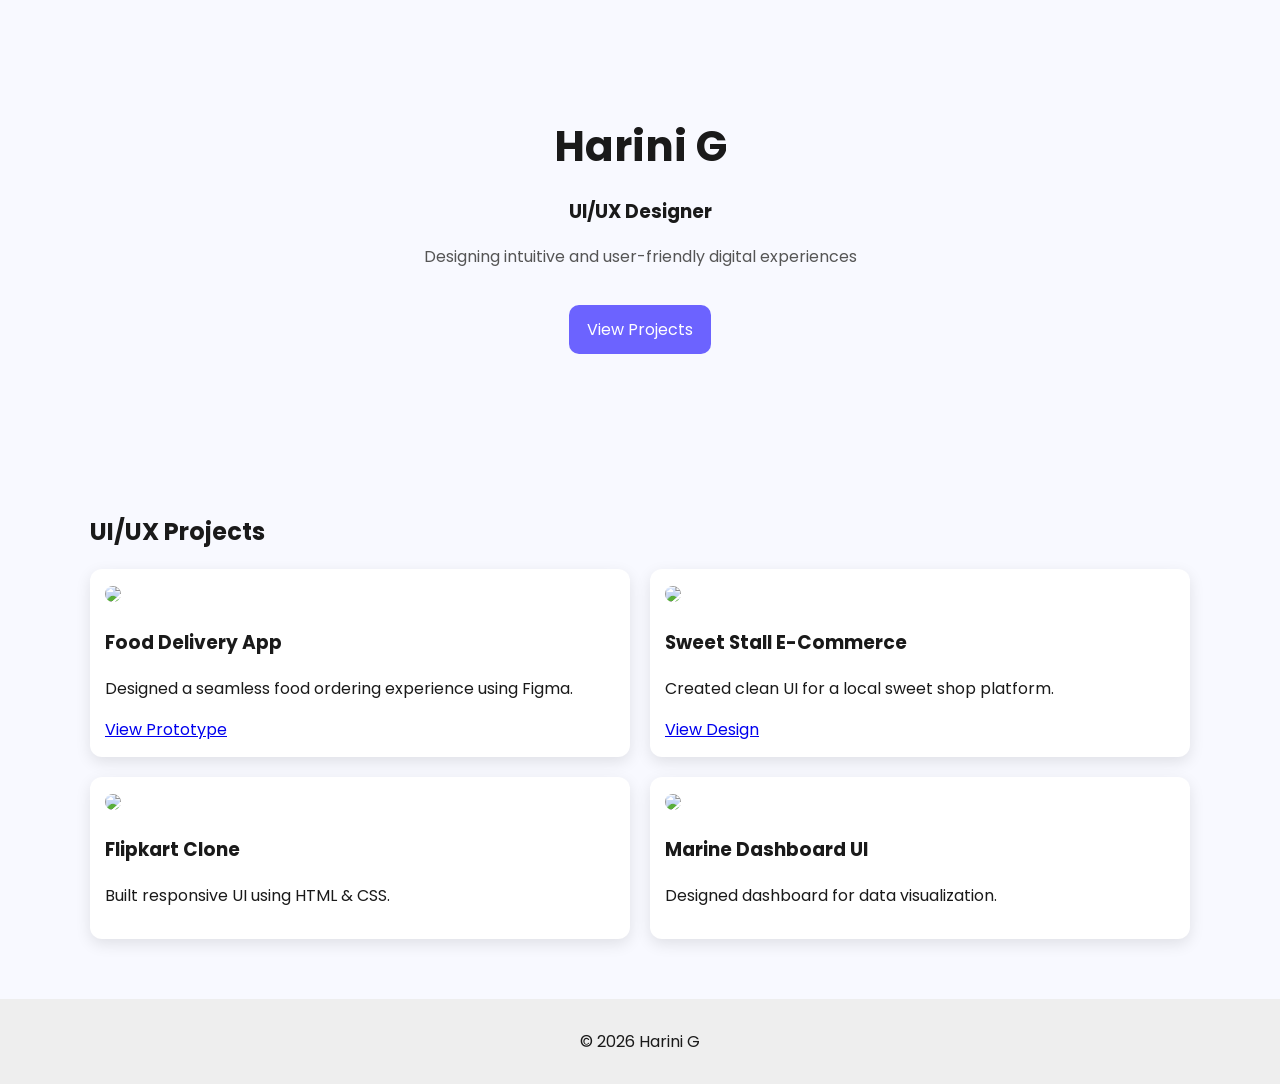
==== index.html @ 38ee90c1 "Create index.html" ====
<!DOCTYPE html>
<html lang="en">
<head>
<meta charset="UTF-8">
<meta name="viewport" content="width=device-width, initial-scale=1.0">
<title>Harini G | UI/UX Designer</title>

<link href="https://fonts.googleapis.com/css2?family=Poppins:wght@400;600;700&display=swap" rel="stylesheet">

<style>
body {
  margin: 0;
  font-family: 'Poppins', sans-serif;
  background: #f8f9ff;
  color: #1a1a1a;
}

.container {
  width: 90%;
  max-width: 1100px;
  margin: auto;
}

/* HERO */
.hero {
  padding: 80px 0;
  text-align: center;
}

.hero h1 {
  font-size: 42px;
  margin-bottom: 10px;
}

.hero p {
  color: #555;
}

.btn {
  display: inline-block;
  margin-top: 20px;
  padding: 12px 18px;
  border-radius: 10px;
  background: #6C63FF;
  color: white;
  text-decoration: none;
}

/* SECTION */
section {
  padding: 60px 0;
}

h2 {
  margin-bottom: 20px;
}

/* PROJECTS */
.grid {
  display: grid;
  grid-template-columns: repeat(2, 1fr);
  gap: 20px;
}

.card {
  background: white;
  padding: 15px;
  border-radius: 12px;
  box-shadow: 0 5px 15px rgba(0,0,0,0.1);
}

.card img {
  width: 100%;
  border-radius: 10px;
}

/* FOOTER */
footer {
  text-align: center;
  padding: 30px;
  background: #eee;
}

/* MOBILE */
@media(max-width:768px){
  .grid {
    grid-template-columns: 1fr;
  }
}
</style>
</head>

<body>

<!-- HERO -->
<section class="hero">
  <div class="container">
    <h1>Harini G</h1>
    <h3>UI/UX Designer</h3>
    <p>Designing intuitive and user-friendly digital experiences</p>
    <a href="#projects" class="btn">View Projects</a>
  </div>
</section>

<!-- PROJECTS -->
<section id="projects">
  <div class="container">
    <h2>UI/UX Projects</h2>

    <div class="grid">

      <div class="card">
        <img src="images/food.png">
        <h3>Food Delivery App</h3>
        <p>Designed a seamless food ordering experience using Figma.</p>
        <a href="#">View Prototype</a>
      </div>

      <div class="card">
        <img src="images/sweet.png">
        <h3>Sweet Stall E-Commerce</h3>
        <p>Created clean UI for a local sweet shop platform.</p>
        <a href="#">View Design</a>
      </div>

      <div class="card">
        <img src="images/flipkart.png">
        <h3>Flipkart Clone</h3>
        <p>Built responsive UI using HTML & CSS.</p>
      </div>

      <div class="card">
        <img src="images/dashboard.png">
        <h3>Marine Dashboard UI</h3>
        <p>Designed dashboard for data visualization.</p>
      </div>

    </div>
  </div>
</section>

<footer>
  © 2026 Harini G
</footer>

</body>
</html>
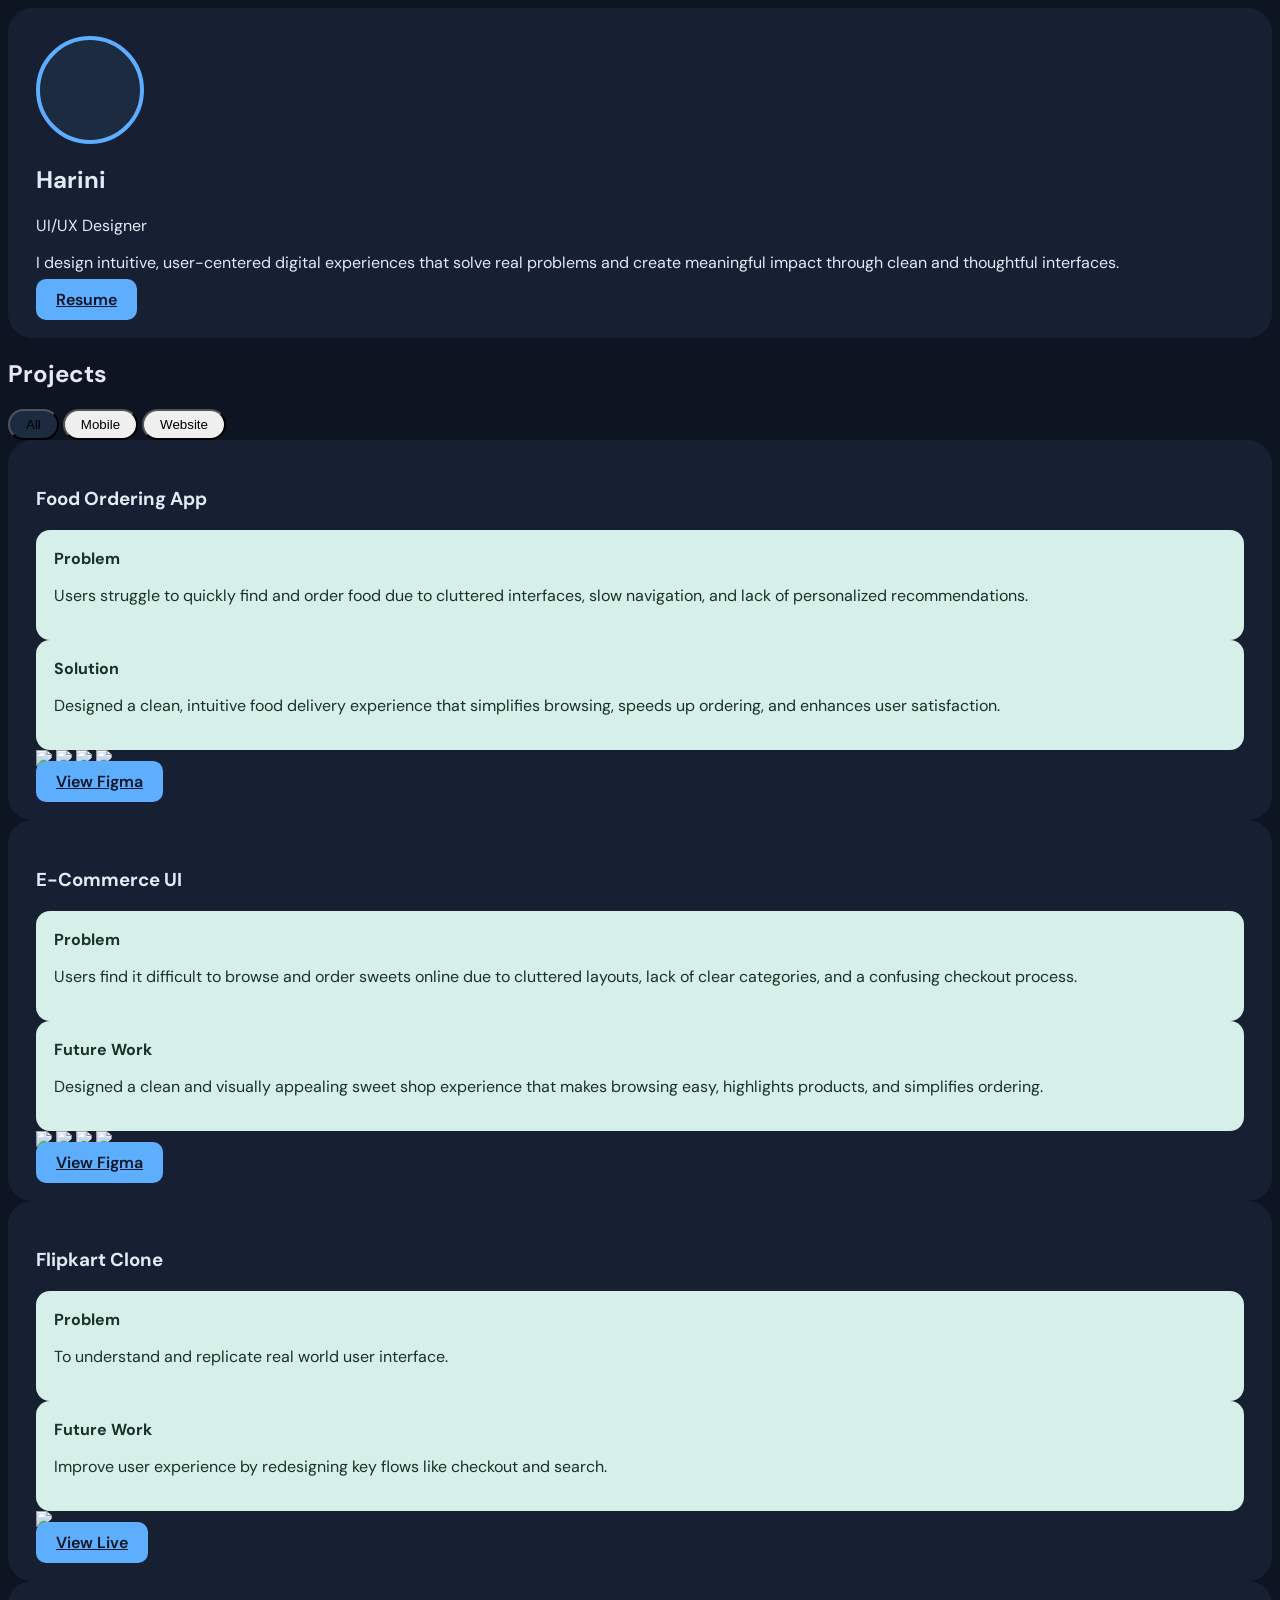
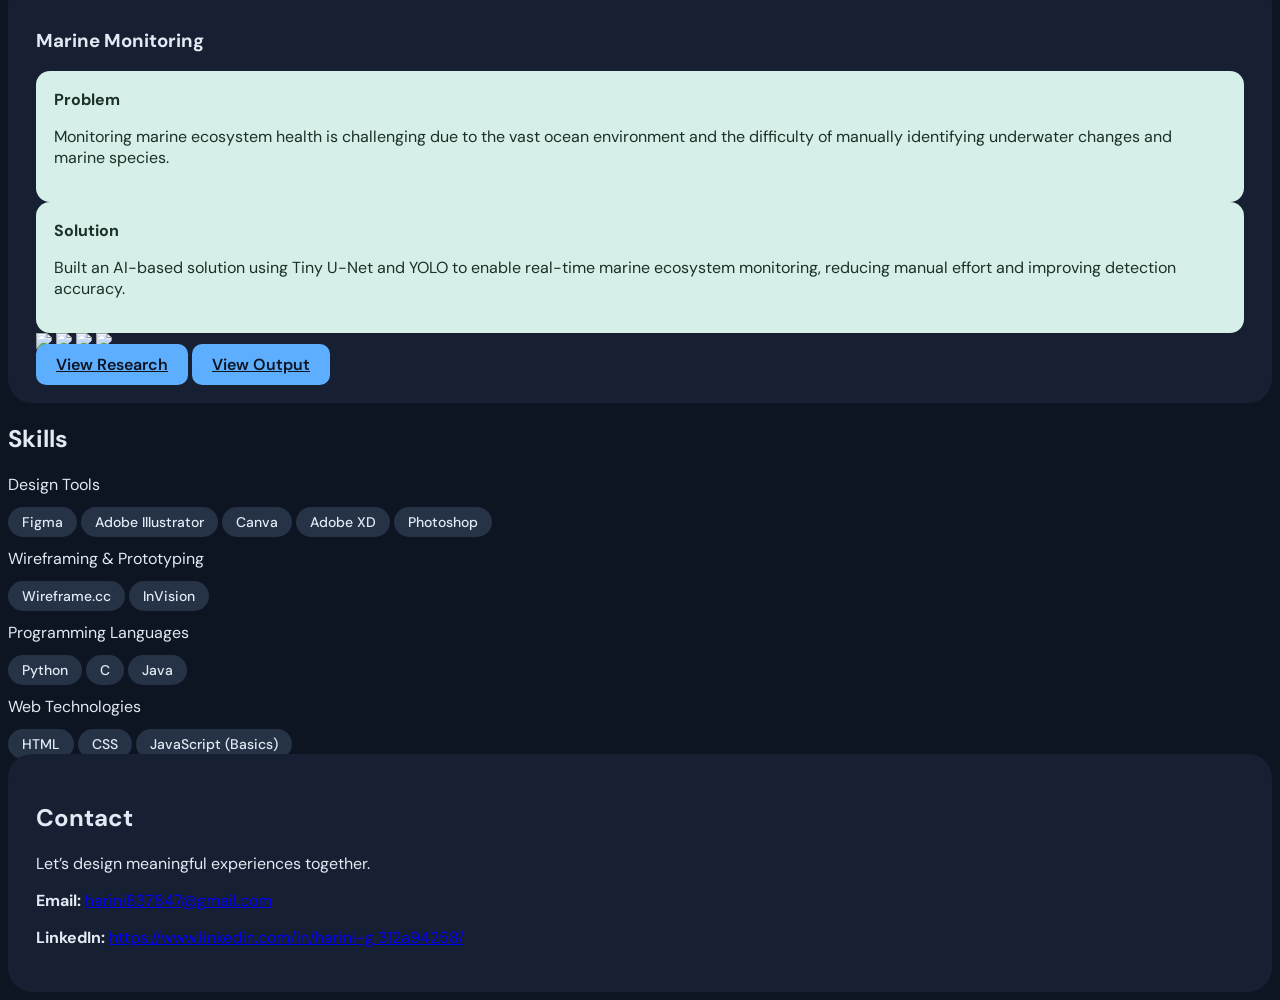
==== commit f90f69d5: "Add files via upload" ====
--- a/index.html
+++ b/index.html
@@ -1,147 +1,357 @@
-<!DOCTYPE html>
-<html lang="en">
-<head>
-<meta charset="UTF-8">
-<meta name="viewport" content="width=device-width, initial-scale=1.0">
-<title>Harini G | UI/UX Designer</title>
-
-<link href="https://fonts.googleapis.com/css2?family=Poppins:wght@400;600;700&display=swap" rel="stylesheet">
-
-<style>
-body {
-  margin: 0;
-  font-family: 'Poppins', sans-serif;
-  background: #f8f9ff;
-  color: #1a1a1a;
-}
-
-.container {
-  width: 90%;
-  max-width: 1100px;
-  margin: auto;
-}
-
-/* HERO */
-.hero {
-  padding: 80px 0;
-  text-align: center;
-}
-
-.hero h1 {
-  font-size: 42px;
-  margin-bottom: 10px;
-}
-
-.hero p {
-  color: #555;
-}
-
-.btn {
-  display: inline-block;
-  margin-top: 20px;
-  padding: 12px 18px;
-  border-radius: 10px;
-  background: #6C63FF;
-  color: white;
-  text-decoration: none;
-}
-
-/* SECTION */
-section {
-  padding: 60px 0;
-}
-
-h2 {
-  margin-bottom: 20px;
-}
-
-/* PROJECTS */
-.grid {
-  display: grid;
-  grid-template-columns: repeat(2, 1fr);
-  gap: 20px;
-}
-
-.card {
-  background: white;
-  padding: 15px;
-  border-radius: 12px;
-  box-shadow: 0 5px 15px rgba(0,0,0,0.1);
-}
-
-.card img {
-  width: 100%;
-  border-radius: 10px;
-}
-
-/* FOOTER */
-footer {
-  text-align: center;
-  padding: 30px;
-  background: #eee;
-}
-
-/* MOBILE */
-@media(max-width:768px){
-  .grid {
-    grid-template-columns: 1fr;
-  }
-}
-</style>
-</head>
-
-<body>
-
-<!-- HERO -->
-<section class="hero">
-  <div class="container">
-    <h1>Harini G</h1>
-    <h3>UI/UX Designer</h3>
-    <p>Designing intuitive and user-friendly digital experiences</p>
-    <a href="#projects" class="btn">View Projects</a>
-  </div>
-</section>
-
-<!-- PROJECTS -->
-<section id="projects">
-  <div class="container">
-    <h2>UI/UX Projects</h2>
-
-    <div class="grid">
-
-      <div class="card">
-        <img src="images/food.png">
-        <h3>Food Delivery App</h3>
-        <p>Designed a seamless food ordering experience using Figma.</p>
-        <a href="#">View Prototype</a>
-      </div>
-
-      <div class="card">
-        <img src="images/sweet.png">
-        <h3>Sweet Stall E-Commerce</h3>
-        <p>Created clean UI for a local sweet shop platform.</p>
-        <a href="#">View Design</a>
-      </div>
-
-      <div class="card">
-        <img src="images/flipkart.png">
-        <h3>Flipkart Clone</h3>
-        <p>Built responsive UI using HTML & CSS.</p>
-      </div>
-
-      <div class="card">
-        <img src="images/dashboard.png">
-        <h3>Marine Dashboard UI</h3>
-        <p>Designed dashboard for data visualization.</p>
-      </div>
-
-    </div>
-  </div>
-</section>
-
-<footer>
-  © 2026 Harini G
-</footer>
-
-</body>
-</html>
+<!DOCTYPE html>
+<html lang="en">
+<head>
+<meta charset="UTF-8">
+<meta name="viewport" content="width=device-width, initial-scale=1.0"/>
+<title>Harini — UI/UX Designer</title>
+
+<script src="https://cdn.tailwindcss.com"></script>
+
+<link href="https://fonts.googleapis.com/css2?family=DM+Sans:wght@400;600;700&display=swap" rel="stylesheet"/>
+
+<style>
+body {
+  font-family: 'DM Sans', sans-serif;
+  background:#0D1422;
+  color:#E2EAF4;
+}
+
+/* CARD */
+.project-card {
+  background:#162032;
+  border-radius:24px;
+  padding:28px;
+  transition: transform 0.3s ease, box-shadow 0.3s ease;
+}
+.project-card:hover {
+  transform: translateY(-6px);
+  box-shadow: 0 20px 40px rgba(0,0,0,0.4);
+}
+
+/* PROBLEM SOLUTION */
+.ps-tile {
+  background:#D6EFE8;
+  color:#1a3028;
+  border-radius:14px;
+  padding:18px;
+}
+
+/* BUTTON */
+.btn {
+  background:#5EAEFF;
+  color:#0D1422;
+  padding:10px 20px;
+  border-radius:10px;
+  font-weight:600;
+  transition: all 0.3s ease;
+}
+.btn:hover {
+
+  transform: translateY(-2px);
+  opacity: 0.9;
+}
+
+/* BADGE */
+.badge {
+  background:#263347;
+  padding:6px 14px;
+  border-radius:999px;
+  font-size:14px;
+  font-weight:500;
+}
+
+/* AVATAR */
+.avatar {
+  width:100px;
+  height:100px;
+  border-radius:50%;
+  border:4px solid #5EAEFF;
+  background:#1C2B40;
+}
+
+/* TABS */
+.tab {
+  cursor:pointer;
+  padding:6px 16px;
+  border-radius:999px;
+}
+.active {
+  background:#1C2B40;
+}
+
+/* IMAGE HOVER */
+.image-hover {
+  transition: transform 0.3s ease, box-shadow 0.3s ease;
+}
+.image-hover:hover {
+  transform: scale(1.06);
+  box-shadow: 0 10px 25px rgba(0,0,0,0.4);
+}
+
+/* SCROLL */
+.fade-up {
+  opacity: 0;
+  transform: translateY(30px);
+  transition: all 0.6s ease;
+}
+.fade-up.show {
+  opacity: 1;
+  transform: translateY(0);
+}
+</style>
+</head>
+
+<body>
+
+<div class="max-w-4xl mx-auto p-6 space-y-10">
+
+<!-- HERO -->
+<section class="project-card flex justify-between items-center fade-up">
+
+<div class="flex items-center gap-6">
+<div class="avatar"></div>
+
+<div>
+<h1 class="text-3xl font-bold">Harini</h1>
+<p class="text-blue-400">UI/UX Designer</p>
+
+<p class="text-gray-400 text-sm mt-2 max-w-md">
+I design intuitive, user-centered digital experiences that solve real problems 
+and create meaningful impact through clean and thoughtful interfaces.
+</p>
+</div>
+</div>
+
+<a href="./HARINI.pdf" target="_blank" class="btn">Resume</a>
+</section>
+
+<!-- PROJECTS -->
+<section class="fade-up">
+
+<h2 class="text-2xl mb-6">Projects</h2>
+
+<div class="flex gap-3 mb-6">
+<button class="tab active" onclick="filterProjects('all', this)">All</button>
+<button class="tab" onclick="filterProjects('mobile', this)">Mobile</button>
+<button class="tab" onclick="filterProjects('web', this)">Website</button>
+</div>
+
+<div class="space-y-8">
+
+<!-- FOOD -->
+<div class="project-card fade-up" data-cat="mobile">
+<h3 class="text-lg font-semibold mb-3">Food Ordering App</h3>
+
+<div class="grid grid-cols-2 gap-4 mb-5">
+<div class="ps-tile"><b>Problem</b><p>Users struggle to quickly find and order food due to cluttered interfaces, slow navigation, and lack of personalized recommendations.</p></div>
+<div class="ps-tile"><b>Solution</b><p>Designed a clean, intuitive food delivery experience that simplifies browsing, speeds up ordering, and enhances user satisfaction.</p></div>
+</div>
+
+<div class="flex justify-between gap-3 mb-5">
+<img src="./Image/homepage.png" class="h-[240px] w-[23%] object-contain rounded-2xl image-hover">
+<img src="./Image/fooddescription-page.png" class="h-[240px] w-[23%] object-contain rounded-2xl image-hover">
+<img src="./Image/cart-page.png" class="h-[240px] w-[23%] object-contain rounded-2xl image-hover">
+<img src="./Image/delivery-page.png" class="h-[240px] w-[23%] object-contain rounded-2xl image-hover">
+</div>
+
+<a href="https://www.figma.com/design/JjCmusrNTHM2HxE9Wu4Fo4/ordering-app" target="_blank" class="btn">View Figma</a>
+</div>
+
+<!-- ECOM -->
+<div class="project-card fade-up" data-cat="web">
+<h3 class="text-lg font-semibold mb-3">E-Commerce UI</h3>
+
+<div class="grid grid-cols-2 gap-4 mb-5">
+
+<div class="ps-tile">
+<b>Problem</b>
+<p>
+Users find it difficult to browse and order sweets online due to cluttered layouts, lack of clear categories, and a confusing checkout process.
+</p>
+</div>
+
+<div class="ps-tile">
+<b>Future Work</b>
+<p>
+Designed a clean and visually appealing sweet shop experience that makes browsing easy, highlights products, and simplifies ordering.
+</p>
+</div>
+
+</div>
+
+<div class="flex justify-between gap-3 mb-5">
+<img src="./Image/ecom-1.PNG" class="h-[240px] w-[23%] object-contain rounded-2xl image-hover">
+<img src="./Image/ecom-2.PNG" class="h-[240px] w-[23%] object-contain rounded-2xl image-hover">
+<img src="./Image/ecom-3.PNG" class="h-[240px] w-[23%] object-contain rounded-2xl image-hover">
+<img src="./Image/ecom-4.PNG" class="h-[240px] w-[23%] object-contain rounded-2xl image-hover">
+</div>
+
+<a href="javascript:void(0);"
+   onclick="window.open('https://www.figma.com/design/4Fc2xrkMpq5wShBkUTQ89A/Lala-Halwa-House?node-id=0-1&t=AZeYDHUWC7GgNddP-1','_blank')"
+   class="btn">
+   View Figma
+</a>
+
+</div>
+
+<!-- FLIPKART -->
+<div class="project-card fade-up" data-cat="web">
+<h3 class="text-lg font-semibold mb-3">Flipkart Clone</h3>
+
+<div class="grid grid-cols-2 gap-4 mb-5">
+<div class="ps-tile">
+<b>Problem</b>
+<p>
+To understand and replicate real world user interface.
+</p>
+</div>
+
+<div class="ps-tile">
+<b>Future Work</b>
+<p>
+Improve user experience by redesigning key flows like checkout and search.
+</p>
+</div>
+</div>
+
+<img src="./Image/flipkart.PNG"
+     class="w-full h-[260px] object-cover rounded-2xl image-hover mb-5">
+
+<div class="flex gap-3">
+<a href="http://127.0.0.1:5500/flipkart/index.html"
+   target="_blank"
+   class="btn">
+   View Live
+</a>
+</div>
+</div>
+
+<!-- MARINE -->
+<div class="project-card fade-up" data-cat="mobile">
+<h3 class="text-lg font-semibold mb-3">Marine Monitoring</h3>
+
+<div class="grid grid-cols-2 gap-4 mb-5">
+<div class="ps-tile"><b>Problem</b><p>Monitoring marine ecosystem health is challenging due to the vast ocean environment and the difficulty of manually identifying underwater changes and marine species.</p></div>
+<div class="ps-tile"><b>Solution</b><p>Built an AI-based solution using Tiny U-Net and YOLO to enable real-time marine ecosystem monitoring, reducing manual effort and improving detection accuracy.</p></div>
+</div>
+
+<div class="grid grid-cols-4 gap-3 mb-5">
+<img src="./Image/marine-1.PNG" class="h-[200px] object-cover rounded-2xl image-hover">
+<img src="./Image/marine-2.PNG" class="h-[200px] object-cover rounded-2xl image-hover">
+<img src="./Image/marine-3.PNG" class="h-[200px] object-cover rounded-2xl image-hover">
+<img src="./Image/marine-4.PNG" class="h-[200px] object-cover rounded-2xl image-hover">
+</div>
+
+<div class="flex gap-3">
+<a href="./paper/marine.pdf" target="_blank" class="btn">View Research</a>
+<a href="./Image/marine-1.PNG" target="_blank" class="btn">View Output</a>
+</div>
+</div>
+
+</div>
+</section>
+<section class="fade-up">
+
+<h2 class="text-2xl mb-6">Skills</h2>
+
+<div class="grid md:grid-cols-2 gap-5">
+
+<!-- DESIGN TOOLS -->
+<div class="bg-[#162032] p-5 rounded-2xl">
+<p class="text-blue-400 mb-3">Design Tools</p>
+
+<div class="flex flex-wrap gap-2">
+<span class="badge">Figma</span>
+<span class="badge">Adobe Illustrator</span>
+<span class="badge">Canva</span>
+<span class="badge">Adobe XD</span>
+<span class="badge">Photoshop</span>
+</div>
+</div>
+
+<!-- WIREFRAMING -->
+<div class="bg-[#162032] p-5 rounded-2xl">
+<p class="text-blue-400 mb-3">Wireframing & Prototyping</p>
+
+<div class="flex flex-wrap gap-2">
+<span class="badge">Wireframe.cc</span>
+<span class="badge">InVision</span>
+</div>
+</div>
+
+<!-- PROGRAMMING -->
+<div class="bg-[#162032] p-5 rounded-2xl">
+<p class="text-blue-400 mb-3">Programming Languages</p>
+
+<div class="flex flex-wrap gap-2">
+<span class="badge">Python</span>
+<span class="badge">C</span>
+<span class="badge">Java</span>
+</div>
+</div>
+
+<!-- WEB -->
+<div class="bg-[#162032] p-5 rounded-2xl">
+<p class="text-blue-400 mb-3">Web Technologies</p>
+
+<div class="flex flex-wrap gap-2">
+<span class="badge">HTML</span>
+<span class="badge">CSS</span>
+<span class="badge">JavaScript (Basics)</span>
+</div>
+</div>
+
+</div>
+</section>
+
+<section class="project-card fade-up">
+<h2 class="text-2xl mb-4">Contact</h2>
+
+<p class="text-gray-400 mb-4">
+Let’s design meaningful experiences together.
+</p>
+
+<div class="space-y-3 text-gray-300">
+
+<p>
+<b>Email:</b> 
+<a href="mailto:harini837847@gmail.com" class="text-blue-400">
+harini837847@gmail.com
+</a>
+</p>
+
+<p>
+<b>LinkedIn:</b> 
+<a href="https://www.linkedin.com/in/harini-g 312a94258/" target="_blank" class="text-blue-400">
+https://www.linkedin.com/in/harini-g 312a94258/
+
+</a>
+</p>
+
+</div>
+</section>
+</div>
+
+<script>
+function filterProjects(type, el){
+document.querySelectorAll('.tab').forEach(t=>t.classList.remove('active'));
+el.classList.add('active');
+
+document.querySelectorAll('[data-cat]').forEach(card=>{
+card.style.display = (type==='all'||card.dataset.cat===type)?'block':'none';
+});
+}
+
+const observer = new IntersectionObserver(entries=>{
+entries.forEach(entry=>{
+if(entry.isIntersecting){
+entry.target.classList.add('show');
+}
+});
+},{threshold:0.2});
+
+document.querySelectorAll('.fade-up').forEach(el=>observer.observe(el));
+</script>
+
+</body>
+</html> 
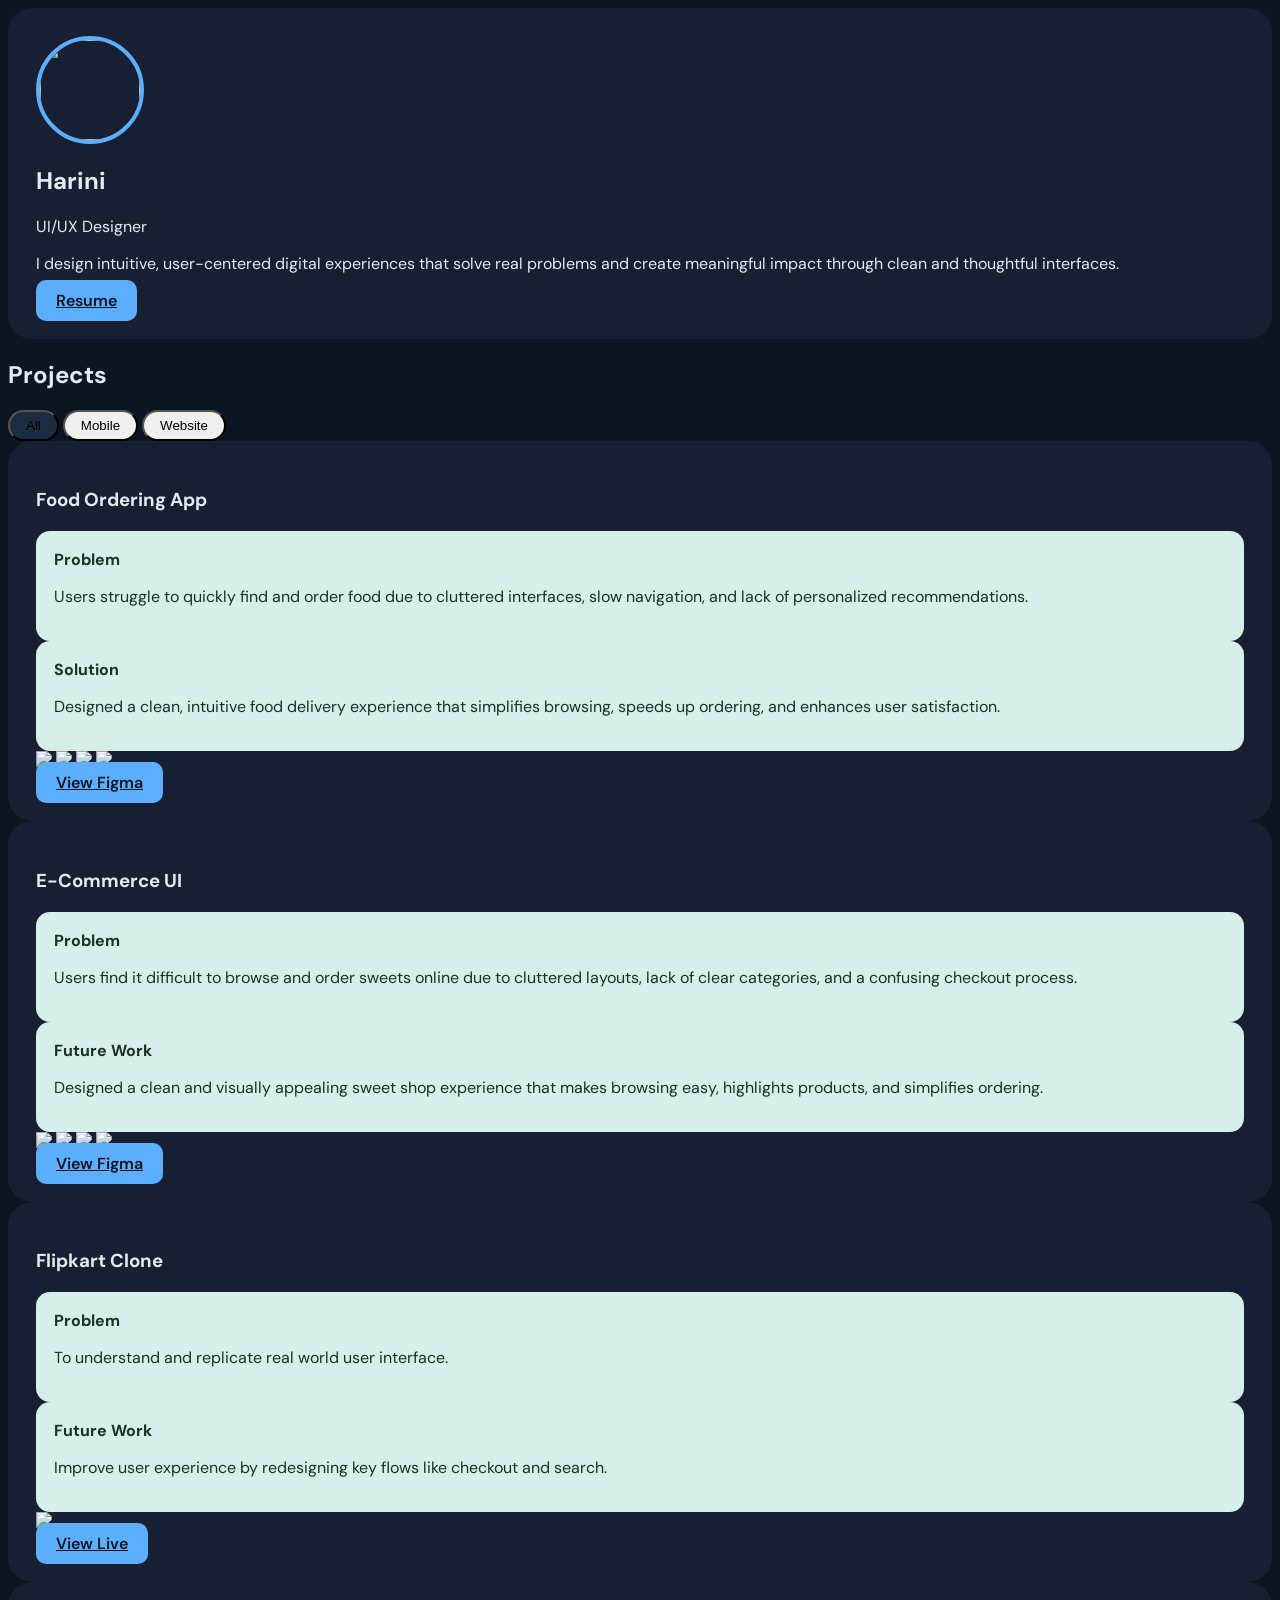
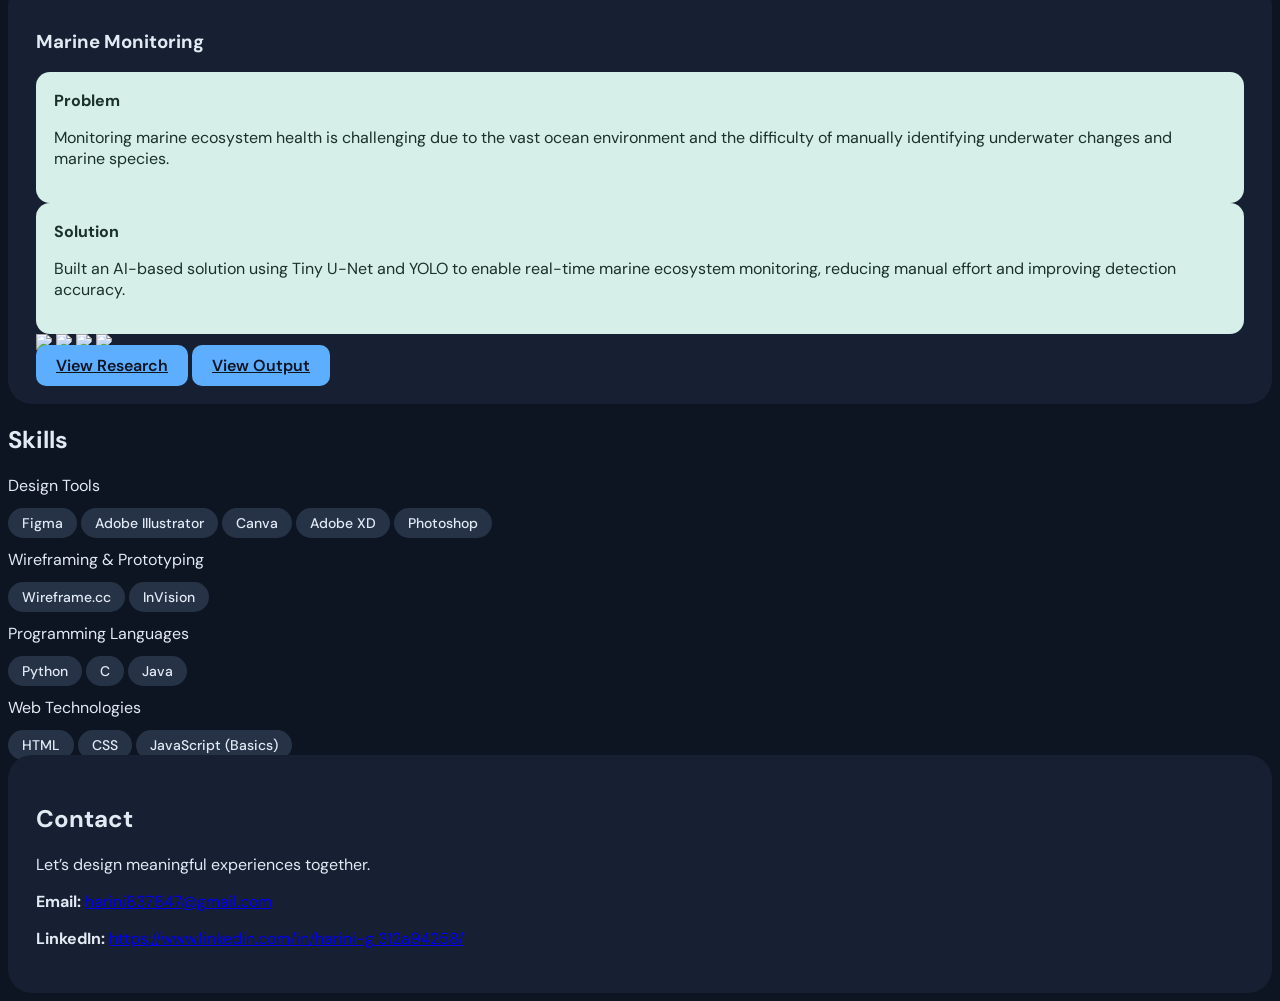
==== commit 0e3e312e: "Add files via upload" ====
--- a/index.html
+++ b/index.html
@@ -66,7 +66,8 @@
   height:100px;
   border-radius:50%;
   border:4px solid #5EAEFF;
-  background:#1C2B40;
+ 
+  object-fit: cover;
 }
 
 /* TABS */
@@ -109,8 +110,8 @@
 <section class="project-card flex justify-between items-center fade-up">
 
 <div class="flex items-center gap-6">
-<div class="avatar"></div>
-
+
+<img src="./Image/profile.jpg"class="avatar object-cover">
 <div>
 <h1 class="text-3xl font-bold">Harini</h1>
 <p class="text-blue-400">UI/UX Designer</p>
